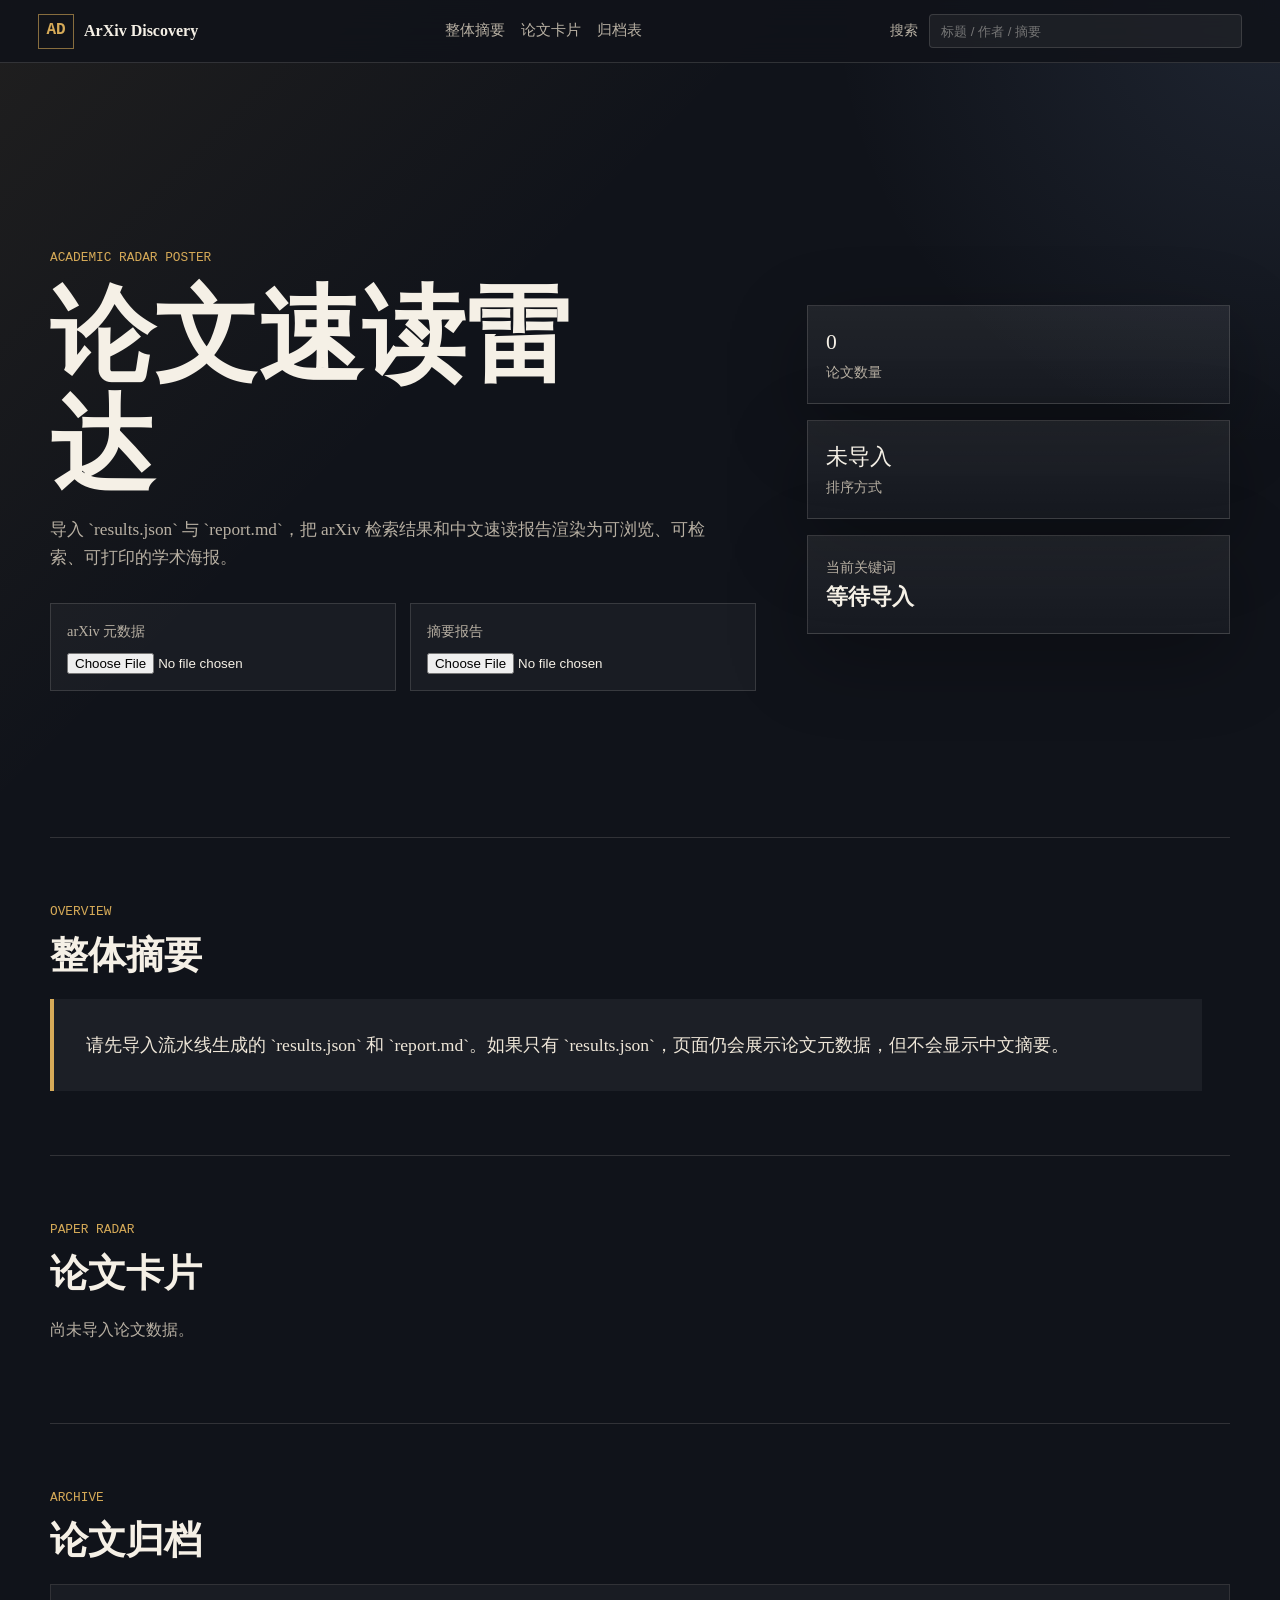
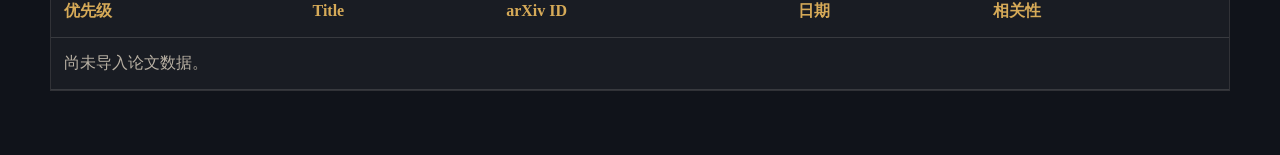
==== page/index.html @ 38bc8650 "新增html交互" ====
<!doctype html>
<html lang="zh-CN">
  <head>
    <meta charset="utf-8" />
    <meta name="viewport" content="width=device-width, initial-scale=1" />
    <title>ArXiv Discovery 论文雷达</title>
    <link rel="stylesheet" href="./styles.css" />
  </head>
  <body>
    <header class="topbar">
      <a class="brand" href="#hero" aria-label="回到顶部">
        <span class="brand-mark">AD</span>
        <span>ArXiv Discovery</span>
      </a>
      <nav class="nav">
        <a href="#summary">整体摘要</a>
        <a href="#papers">论文卡片</a>
        <a href="#archive">归档表</a>
      </nav>
      <label class="search-box">
        <span>搜索</span>
        <input id="keywordInput" type="search" placeholder="标题 / 作者 / 摘要" />
      </label>
    </header>

    <main>
      <section id="hero" class="hero">
        <div class="hero-copy">
          <p class="eyebrow">Academic Radar Poster</p>
          <h1>论文速读雷达</h1>
          <p id="heroText" class="hero-text">
            导入 `results.json` 与 `report.md`，把 arXiv 检索结果和中文速读报告渲染为可浏览、可检索、可打印的学术海报。
          </p>
          <div class="import-panel" aria-label="导入文件">
            <label>
              <span>arXiv 元数据</span>
              <input id="resultsFile" type="file" accept=".json,application/json" />
            </label>
            <label>
              <span>摘要报告</span>
              <input id="reportFile" type="file" accept=".md,.txt,text/markdown,text/plain" />
            </label>
          </div>
        </div>
        <div class="hero-dashboard" aria-label="报告概览">
          <div class="metric">
            <span id="paperCount">0</span>
            <strong>论文数量</strong>
          </div>
          <div class="metric">
            <span id="sortValue">未导入</span>
            <strong>排序方式</strong>
          </div>
          <div class="query-card">
            <span>当前关键词</span>
            <strong id="queryValue">等待导入</strong>
          </div>
        </div>
      </section>

      <section id="summary" class="section-band">
        <div class="section-heading">
          <p class="eyebrow">Overview</p>
          <h2>整体摘要</h2>
        </div>
        <article id="overallSummary" class="summary-block">
          请先导入流水线生成的 `results.json` 和 `report.md`。如果只有 `results.json`，页面仍会展示论文元数据，但不会显示中文摘要。
        </article>
      </section>

      <section id="papers" class="section-band">
        <div class="section-heading">
          <p class="eyebrow">Paper Radar</p>
          <h2>论文卡片</h2>
        </div>
        <div id="paperGrid" class="paper-grid empty">
          <p>尚未导入论文数据。</p>
        </div>
      </section>

      <section id="archive" class="section-band">
        <div class="section-heading">
          <p class="eyebrow">Archive</p>
          <h2>论文归档</h2>
        </div>
        <div class="table-wrap">
          <table>
            <thead>
              <tr>
                <th>优先级</th>
                <th>Title</th>
                <th>arXiv ID</th>
                <th>日期</th>
                <th>相关性</th>
              </tr>
            </thead>
            <tbody id="archiveBody">
              <tr>
                <td colspan="5">尚未导入论文数据。</td>
              </tr>
            </tbody>
          </table>
        </div>
      </section>
    </main>

    <template id="paperTemplate">
      <article class="paper-card">
        <div class="paper-card-head">
          <div>
            <p class="paper-index"></p>
            <h3></h3>
          </div>
          <div class="radar-slot"></div>
        </div>
        <dl class="meta-list"></dl>
        <div class="link-row"></div>
        <div class="paper-body">
          <h4>摘要</h4>
          <p class="paper-summary"></p>
          <h4>推荐原因</h4>
          <p class="paper-reason"></p>
        </div>
      </article>
    </template>

    <script src="./app.js"></script>
  </body>
</html>
---- page/styles.css ----
:root {
  --ink: #f5f0e6;
  --muted: #b8b0a3;
  --paper: #151820;
  --panel: #1e2430;
  --panel-2: #252b37;
  --line: rgba(245, 240, 230, 0.14);
  --gold: #d6aa58;
  --sage: #8fb7a0;
  --coral: #d88a70;
  --blue: #88a6d8;
  --shadow: 0 24px 80px rgba(0, 0, 0, 0.28);
}

* {
  box-sizing: border-box;
}

html {
  scroll-behavior: smooth;
}

body {
  margin: 0;
  background:
    linear-gradient(135deg, rgba(214, 170, 88, 0.08), transparent 36rem),
    radial-gradient(circle at top right, rgba(136, 166, 216, 0.12), transparent 28rem),
    #10131a;
  color: var(--ink);
  font-family: Georgia, "Times New Roman", "Songti SC", serif;
  line-height: 1.6;
}

a {
  color: inherit;
}

.topbar {
  position: sticky;
  top: 0;
  z-index: 20;
  display: grid;
  grid-template-columns: max-content 1fr minmax(14rem, 22rem);
  gap: 1.25rem;
  align-items: center;
  padding: 0.85rem clamp(1rem, 3vw, 2.5rem);
  border-bottom: 1px solid var(--line);
  background: rgba(16, 19, 26, 0.88);
  backdrop-filter: blur(16px);
}

.brand {
  display: inline-flex;
  gap: 0.65rem;
  align-items: center;
  text-decoration: none;
  font-weight: 700;
}

.brand-mark {
  display: grid;
  place-items: center;
  width: 2.2rem;
  height: 2.2rem;
  border: 1px solid rgba(214, 170, 88, 0.6);
  color: var(--gold);
  font-family: ui-monospace, SFMono-Regular, Menlo, monospace;
}

.nav {
  display: flex;
  gap: 1rem;
  justify-content: center;
  font-size: 0.92rem;
  color: var(--muted);
}

.nav a {
  text-decoration: none;
}

.nav a:hover {
  color: var(--gold);
}

.search-box {
  display: grid;
  grid-template-columns: max-content 1fr;
  gap: 0.7rem;
  align-items: center;
  color: var(--muted);
  font-size: 0.85rem;
}

.search-box input,
.import-panel input {
  width: 100%;
  min-width: 0;
}

.search-box input {
  border: 1px solid var(--line);
  border-radius: 4px;
  padding: 0.55rem 0.7rem;
  background: rgba(255, 255, 255, 0.05);
  color: var(--ink);
}

main {
  width: min(1180px, calc(100% - 2rem));
  margin: 0 auto;
}

.hero {
  min-height: 86vh;
  display: grid;
  grid-template-columns: minmax(0, 1.25fr) minmax(18rem, 0.75fr);
  gap: clamp(1.5rem, 4vw, 4rem);
  align-items: center;
  padding: clamp(3rem, 8vw, 7rem) 0 4rem;
}

.eyebrow {
  margin: 0 0 0.75rem;
  color: var(--gold);
  font-family: ui-monospace, SFMono-Regular, Menlo, monospace;
  font-size: 0.8rem;
  letter-spacing: 0;
  text-transform: uppercase;
}

h1,
h2,
h3 {
  margin: 0;
  line-height: 1.05;
}

h1 {
  max-width: 10ch;
  font-size: clamp(3rem, 9vw, 6.5rem);
  font-weight: 700;
}

h2 {
  font-size: clamp(1.35rem, 3vw, 2.4rem);
}

h3 {
  font-size: clamp(1.35rem, 2.2vw, 2rem);
}

.hero-text {
  max-width: 42rem;
  color: var(--muted);
  font-size: 1.08rem;
}

.import-panel {
  display: grid;
  grid-template-columns: repeat(2, minmax(0, 1fr));
  gap: 0.9rem;
  max-width: 48rem;
  margin-top: 2rem;
}

.is-exported .import-panel {
  display: none;
}

.import-panel label {
  display: grid;
  gap: 0.6rem;
  padding: 1rem;
  border: 1px solid var(--line);
  background: rgba(255, 255, 255, 0.04);
}

.import-panel span {
  color: var(--muted);
  font-size: 0.9rem;
}

.hero-dashboard {
  display: grid;
  gap: 1rem;
}

.metric,
.query-card {
  padding: 1.15rem;
  border: 1px solid var(--line);
  background: linear-gradient(180deg, rgba(255, 255, 255, 0.07), rgba(255, 255, 255, 0.03));
  box-shadow: var(--shadow);
}

.metric span,
.query-card strong {
  display: block;
  overflow-wrap: anywhere;
  color: var(--ink);
  font-size: 1.35rem;
}

.metric strong,
.query-card span {
  color: var(--muted);
  font-size: 0.85rem;
  font-weight: 400;
}

.section-band {
  padding: 4rem 0;
  border-top: 1px solid var(--line);
}

.section-heading {
  display: block;
  margin-bottom: 1.5rem;
  text-align: left;
}

.summary-block {
  max-width: 72rem;
  padding: clamp(1.25rem, 3vw, 2rem);
  border-left: 4px solid var(--gold);
  background: rgba(255, 255, 255, 0.05);
  color: #eee6d8;
  font-size: 1.1rem;
}

.paper-grid {
  display: grid;
  grid-template-columns: repeat(2, minmax(0, 1fr));
  gap: 1.1rem;
}

.paper-grid.empty {
  display: block;
  color: var(--muted);
}

.paper-card {
  border: 1px solid var(--line);
  background: var(--panel);
  box-shadow: var(--shadow);
}

.paper-card.hidden {
  display: none;
}

.paper-card-head {
  display: grid;
  grid-template-columns: minmax(0, 1fr) 9rem;
  gap: 1rem;
  align-items: start;
  padding: 1.25rem;
  border-bottom: 1px solid var(--line);
  background: linear-gradient(135deg, rgba(214, 170, 88, 0.12), transparent);
}

.paper-index {
  margin: 0 0 0.45rem;
  color: var(--gold);
  font-family: ui-monospace, SFMono-Regular, Menlo, monospace;
  font-size: 0.8rem;
}

.meta-list {
  display: grid;
  grid-template-columns: max-content 1fr;
  gap: 0.35rem 0.7rem;
  margin: 0;
  padding: 1rem 1.25rem;
  color: var(--muted);
  font-size: 0.9rem;
}

.meta-list dt {
  color: var(--gold);
}

.meta-list dd {
  margin: 0;
  overflow-wrap: anywhere;
}

.link-row {
  display: flex;
  gap: 0.75rem;
  flex-wrap: wrap;
  padding: 0 1.25rem 1rem;
}

.link-row a {
  border: 1px solid var(--line);
  padding: 0.35rem 0.65rem;
  color: var(--ink);
  text-decoration: none;
  font-size: 0.86rem;
}

.link-row a:hover {
  border-color: var(--gold);
  color: var(--gold);
}

.paper-body {
  padding: 0 1.25rem 1.35rem;
}

.paper-body h4 {
  margin: 0.8rem 0 0.35rem;
  color: var(--gold);
}

.paper-body p {
  margin: 0;
  color: #eee6d8;
}

.radar {
  width: 100%;
  height: auto;
}

.radar text {
  fill: var(--muted);
  font-size: 8px;
  font-family: ui-monospace, SFMono-Regular, Menlo, monospace;
}

.table-wrap {
  overflow-x: auto;
  border: 1px solid var(--line);
}

table {
  width: 100%;
  border-collapse: collapse;
  min-width: 46rem;
  background: rgba(255, 255, 255, 0.04);
}

th,
td {
  padding: 0.8rem;
  border-bottom: 1px solid var(--line);
  text-align: left;
  vertical-align: top;
}

th {
  color: var(--gold);
  font-weight: 600;
}

td {
  color: var(--muted);
}

mark {
  background: rgba(214, 170, 88, 0.35);
  color: var(--ink);
  padding: 0 0.1rem;
}

@media (max-width: 860px) {
  .topbar {
    grid-template-columns: 1fr;
  }

  .nav {
    justify-content: flex-start;
    overflow-x: auto;
  }

  .hero,
  .paper-grid,
  .import-panel {
    grid-template-columns: 1fr;
  }

  .paper-card-head {
    grid-template-columns: 1fr;
  }
}

@media print {
  body {
    background: #fff;
    color: #111;
  }

  .topbar,
  .import-panel,
  .search-box {
    display: none;
  }

  main {
    width: 100%;
  }

  .hero {
    min-height: auto;
  }

  .paper-card,
  .metric,
  .query-card,
  .summary-block {
    box-shadow: none;
    break-inside: avoid;
  }
}
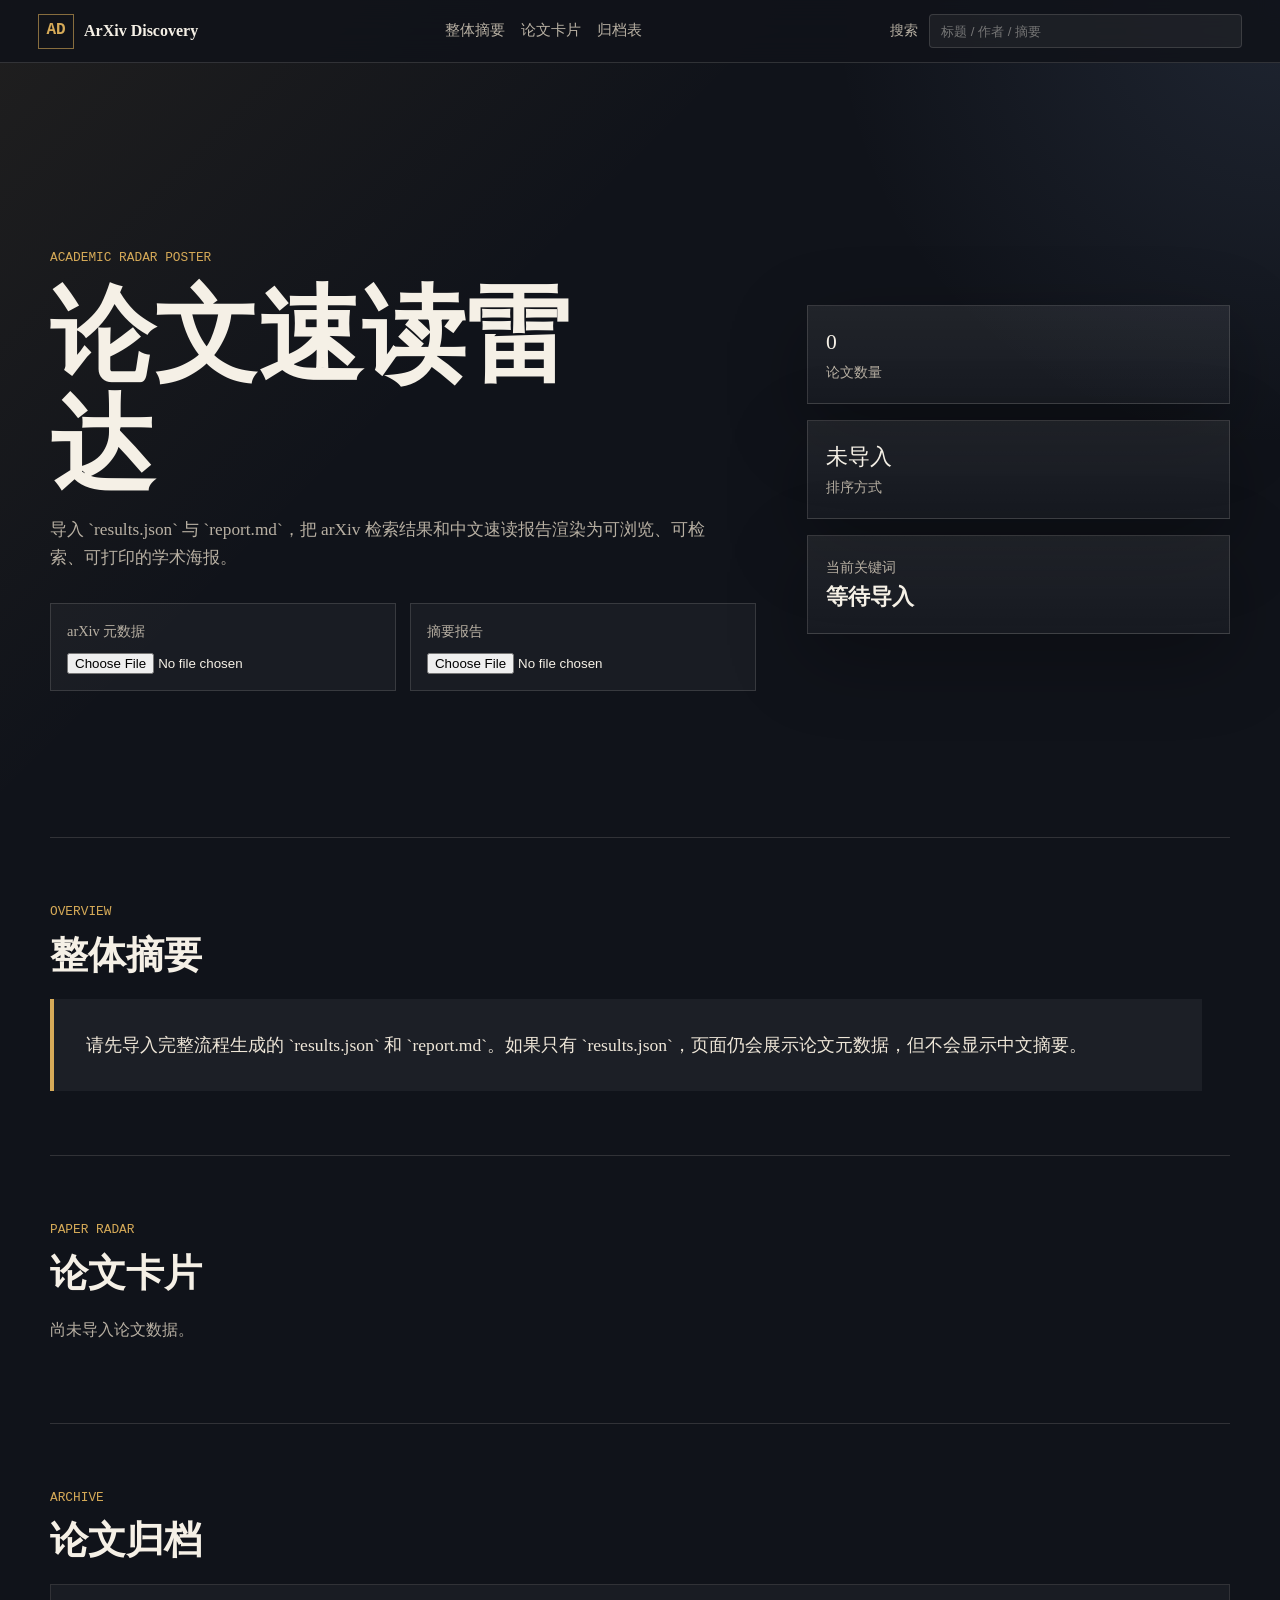
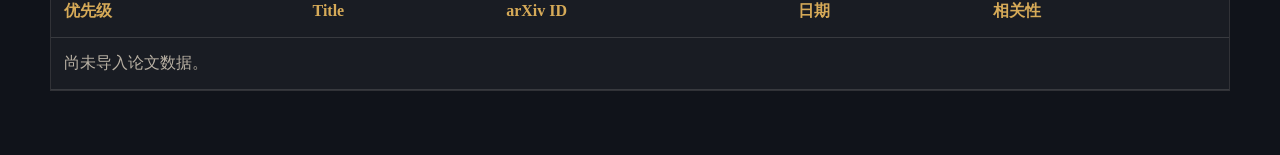
==== commit 78979283: "修改大模型密钥配置逻辑" ====
--- a/page/index.html
+++ b/page/index.html
@@ -64,7 +64,7 @@
           <h2>整体摘要</h2>
         </div>
         <article id="overallSummary" class="summary-block">
-          请先导入流水线生成的 `results.json` 和 `report.md`。如果只有 `results.json`，页面仍会展示论文元数据，但不会显示中文摘要。
+          请先导入完整流程生成的 `results.json` 和 `report.md`。如果只有 `results.json`，页面仍会展示论文元数据，但不会显示中文摘要。
         </article>
       </section>
 
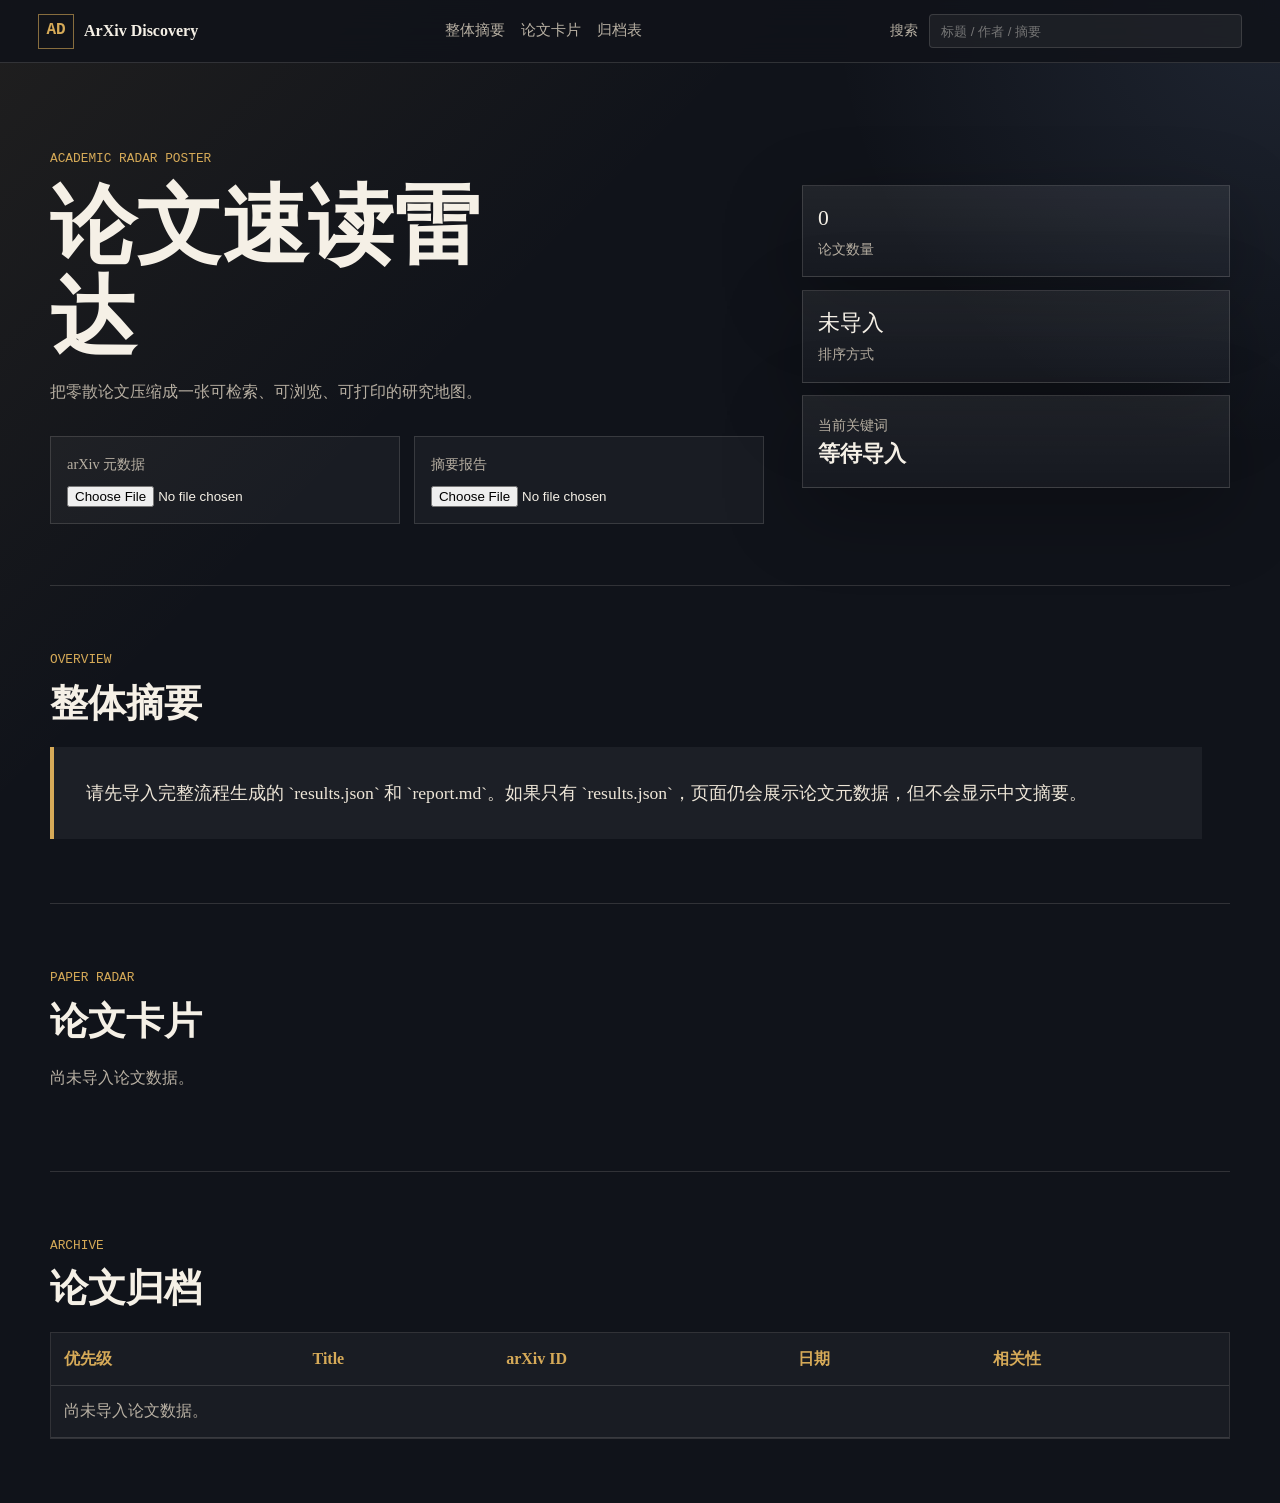
==== commit 4f0e8d88: "自动打开html" ====
--- a/page/index.html
+++ b/page/index.html
@@ -29,7 +29,7 @@
           <p class="eyebrow">Academic Radar Poster</p>
           <h1>论文速读雷达</h1>
           <p id="heroText" class="hero-text">
-            导入 `results.json` 与 `report.md`，把 arXiv 检索结果和中文速读报告渲染为可浏览、可检索、可打印的学术海报。
+            把零散论文压缩成一张可检索、可浏览、可打印的研究地图。
           </p>
           <div class="import-panel" aria-label="导入文件">
             <label>
@@ -116,10 +116,9 @@
         <dl class="meta-list"></dl>
         <div class="link-row"></div>
         <div class="paper-body">
-          <h4>摘要</h4>
-          <p class="paper-summary"></p>
-          <h4>推荐原因</h4>
-          <p class="paper-reason"></p>
+          <div class="paper-summary"></div>
+          <div class="paper-field"></div>
+          <div class="paper-reason"></div>
         </div>
       </article>
     </template>
--- a/page/styles.css
+++ b/page/styles.css
@@ -112,12 +112,12 @@
 }
 
 .hero {
-  min-height: 86vh;
+  min-height: 58vh;
   display: grid;
   grid-template-columns: minmax(0, 1.25fr) minmax(18rem, 0.75fr);
-  gap: clamp(1.5rem, 4vw, 4rem);
+  gap: clamp(1.25rem, 3vw, 3rem);
   align-items: center;
-  padding: clamp(3rem, 8vw, 7rem) 0 4rem;
+  padding: clamp(2rem, 5vw, 4rem) 0 2.5rem;
 }
 
 .eyebrow {
@@ -138,7 +138,7 @@
 
 h1 {
   max-width: 10ch;
-  font-size: clamp(3rem, 9vw, 6.5rem);
+  font-size: clamp(2.7rem, 7vw, 5.4rem);
   font-weight: 700;
 }
 
@@ -151,9 +151,9 @@
 }
 
 .hero-text {
-  max-width: 42rem;
-  color: var(--muted);
-  font-size: 1.08rem;
+  max-width: 38rem;
+  color: var(--muted);
+  font-size: 1rem;
 }
 
 .import-panel {
@@ -183,12 +183,12 @@
 
 .hero-dashboard {
   display: grid;
-  gap: 1rem;
+  gap: 0.8rem;
 }
 
 .metric,
 .query-card {
-  padding: 1.15rem;
+  padding: 0.95rem;
   border: 1px solid var(--line);
   background: linear-gradient(180deg, rgba(255, 255, 255, 0.07), rgba(255, 255, 255, 0.03));
   box-shadow: var(--shadow);
@@ -311,13 +311,26 @@
 }
 
 .paper-body h4 {
-  margin: 0.8rem 0 0.35rem;
-  color: var(--gold);
+  margin: 0.9rem 0 0.35rem;
+  color: var(--gold);
+  font-size: 0.98rem;
 }
 
 .paper-body p {
   margin: 0;
   color: #eee6d8;
+  white-space: normal;
+}
+
+.summary-item {
+  margin: 0.65rem 0;
+}
+
+.summary-item strong {
+  display: block;
+  margin-bottom: 0.25rem;
+  color: var(--gold);
+  font-size: 0.92rem;
 }
 
 .radar {
